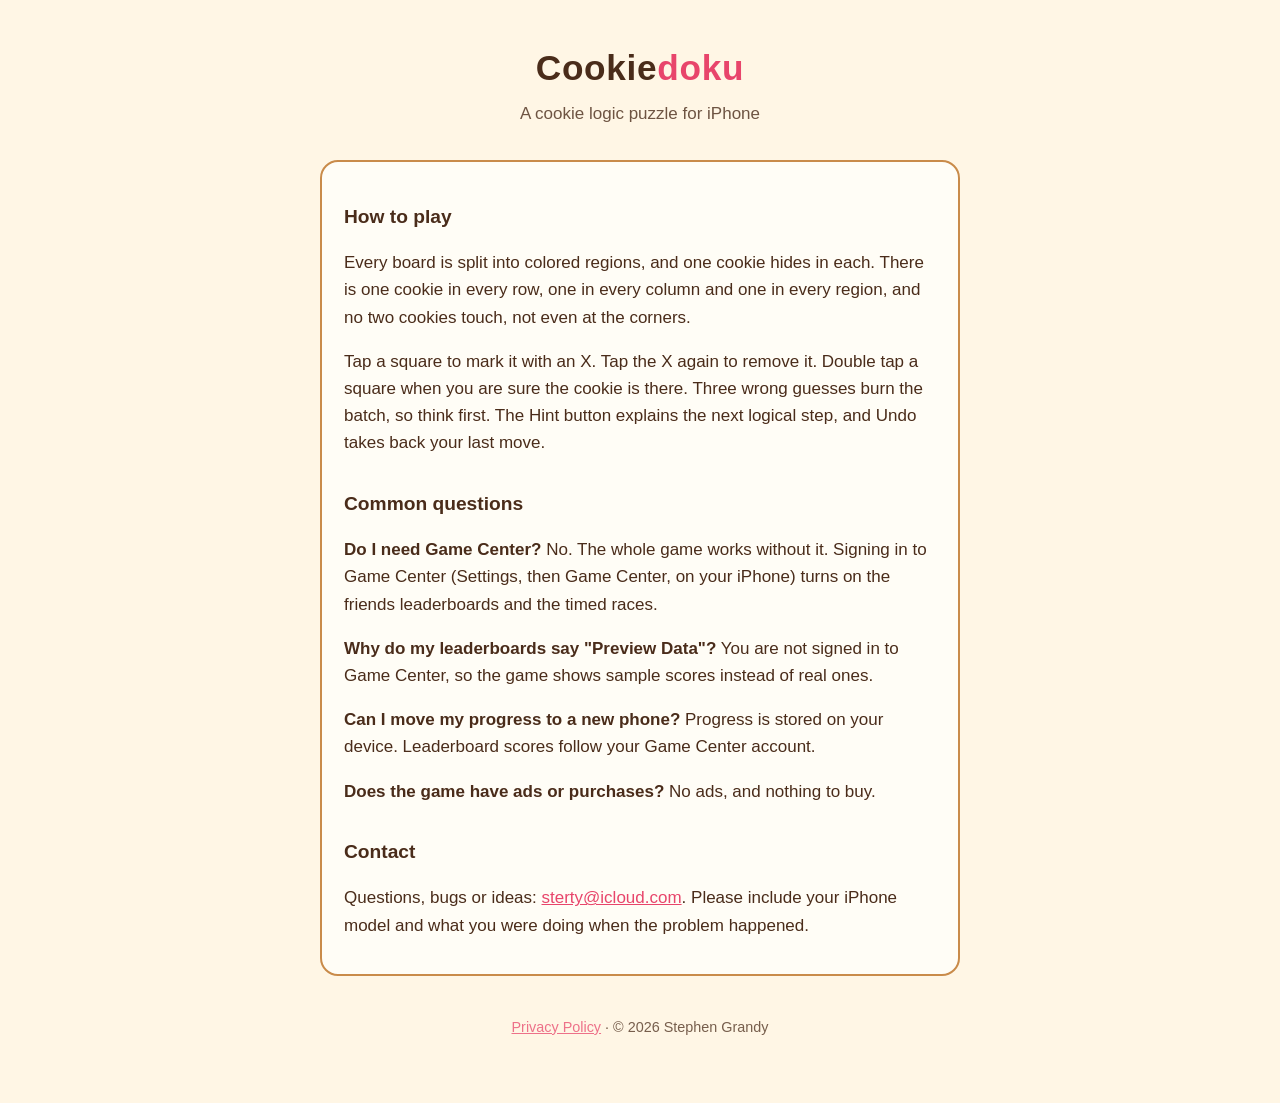
==== index.html @ cff7d04f "Cookiedoku support and privacy site" ====
<!doctype html>
<html lang="en">
<head>
<meta charset="utf-8">
<meta name="viewport" content="width=device-width, initial-scale=1">
<title>Cookiedoku Support</title>
<meta name="description" content="Help and contact for Cookiedoku, the cookie logic puzzle for iPhone.">
<link rel="stylesheet" href="style.css">
</head>
<body>
<main>
<header>
<h1>Cookie<span>doku</span></h1>
<p class="tag">A cookie logic puzzle for iPhone</p>
</header>

<section class="card">
<h2>How to play</h2>
<p>Every board is split into colored regions, and one cookie hides in each. There is one cookie in every row, one in every column and one in every region, and no two cookies touch, not even at the corners.</p>
<p>Tap a square to mark it with an X. Tap the X again to remove it. Double tap a square when you are sure the cookie is there. Three wrong guesses burn the batch, so think first. The Hint button explains the next logical step, and Undo takes back your last move.</p>

<h2>Common questions</h2>
<p><strong>Do I need Game Center?</strong> No. The whole game works without it. Signing in to Game Center (Settings, then Game Center, on your iPhone) turns on the friends leaderboards and the timed races.</p>
<p><strong>Why do my leaderboards say "Preview Data"?</strong> You are not signed in to Game Center, so the game shows sample scores instead of real ones.</p>
<p><strong>Can I move my progress to a new phone?</strong> Progress is stored on your device. Leaderboard scores follow your Game Center account.</p>
<p><strong>Does the game have ads or purchases?</strong> No ads, and nothing to buy.</p>

<h2>Contact</h2>
<p>Questions, bugs or ideas: <a href="mailto:sterty@icloud.com?subject=Cookiedoku">sterty@icloud.com</a>. Please include your iPhone model and what you were doing when the problem happened.</p>
</section>

<footer><a href="privacy/">Privacy Policy</a> &middot; &copy; 2026 Stephen Grandy</footer>
</main>
</body>
</html>
---- style.css ----
:root { --cream: #FFF6E5; --cocoa: #4A2C1A; --berry: #E8456B; --crust: #C98B4A; --card: #FFFDF6; }
* { box-sizing: border-box; }
body { margin: 0; background: var(--cream); color: var(--cocoa); font: 17px/1.6 -apple-system, BlinkMacSystemFont, "Segoe UI", Roboto, sans-serif; }
main { max-width: 680px; margin: 0 auto; padding: 40px 20px 64px; }
header { text-align: center; padding-bottom: 8px; }
h1 { font-size: 2.2rem; margin: 0 0 4px; letter-spacing: 0.02em; }
h1 span { color: var(--berry); }
.tag { margin: 0; opacity: 0.8; }
h2 { font-size: 1.2rem; margin: 32px 0 8px; }
.card { background: var(--card); border: 2px solid var(--crust); border-radius: 18px; padding: 8px 22px 18px; margin-top: 24px; }
a { color: var(--berry); }
footer { text-align: center; margin-top: 40px; font-size: 0.9rem; opacity: 0.75; }
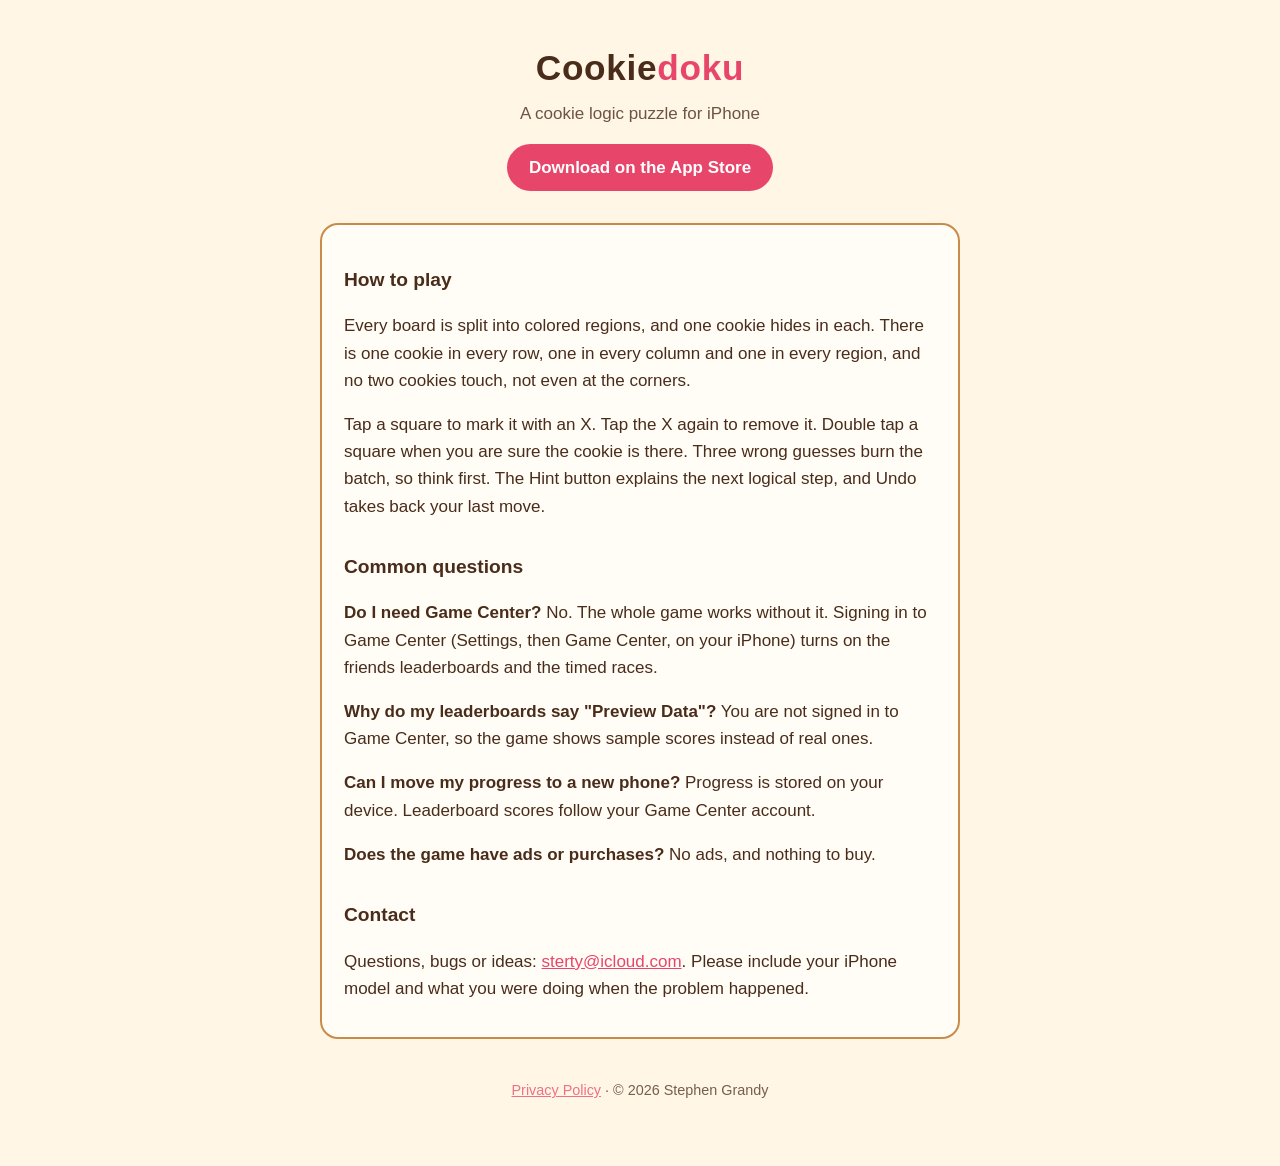
==== commit 94550f07: "feat: App Store download button on the support page" ====
--- a/index.html
+++ b/index.html
@@ -12,6 +12,7 @@
 <header>
 <h1>Cookie<span>doku</span></h1>
 <p class="tag">A cookie logic puzzle for iPhone</p>
+<p class="cta"><a class="button" href="https://apps.apple.com/us/app/cookiedoku-cookie-logic/id6813710416">Download on the App Store</a></p>
 </header>
 
 <section class="card">
--- a/style.css
+++ b/style.css
@@ -6,6 +6,9 @@
 h1 { font-size: 2.2rem; margin: 0 0 4px; letter-spacing: 0.02em; }
 h1 span { color: var(--berry); }
 .tag { margin: 0; opacity: 0.8; }
+.cta { margin: 16px 0 0; }
+.button { display: inline-block; background: var(--berry); color: #fff; text-decoration: none; font-weight: 600; padding: 10px 22px; border-radius: 999px; }
+.button:hover { opacity: 0.9; }
 h2 { font-size: 1.2rem; margin: 32px 0 8px; }
 .card { background: var(--card); border: 2px solid var(--crust); border-radius: 18px; padding: 8px 22px 18px; margin-top: 24px; }
 a { color: var(--berry); }
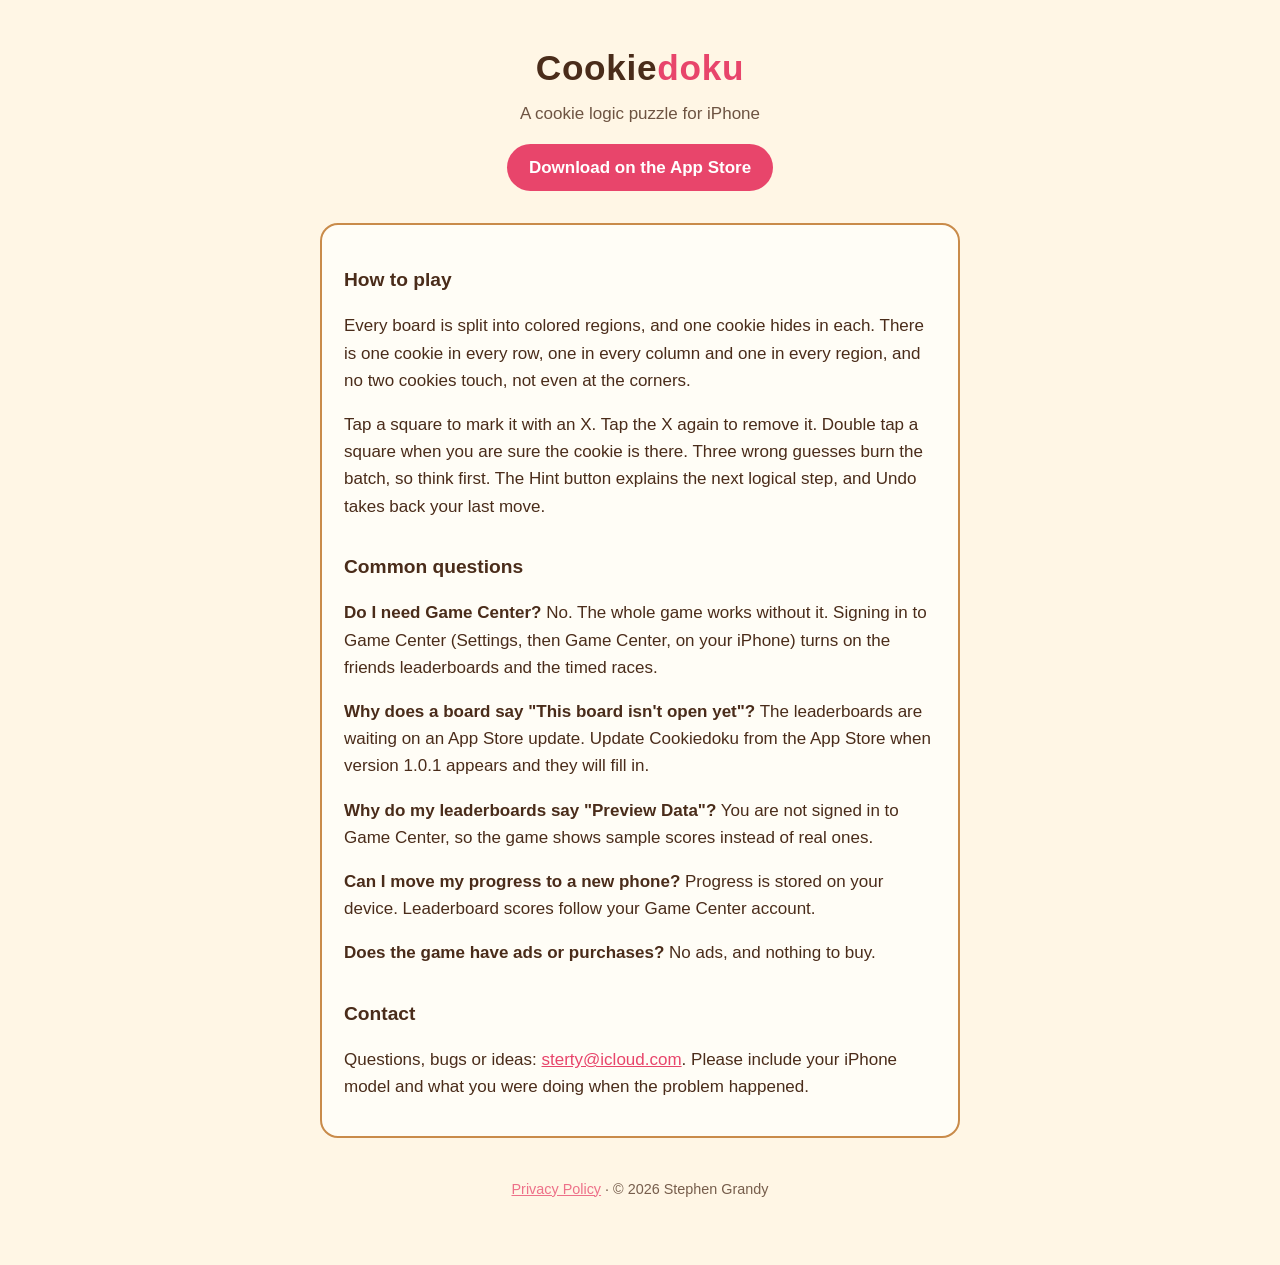
==== commit 6141f7bf: "docs: FAQ entry for the leaderboard not-open message" ====
--- a/index.html
+++ b/index.html
@@ -22,6 +22,7 @@
 
 <h2>Common questions</h2>
 <p><strong>Do I need Game Center?</strong> No. The whole game works without it. Signing in to Game Center (Settings, then Game Center, on your iPhone) turns on the friends leaderboards and the timed races.</p>
+<p><strong>Why does a board say "This board isn't open yet"?</strong> The leaderboards are waiting on an App Store update. Update Cookiedoku from the App Store when version 1.0.1 appears and they will fill in.</p>
 <p><strong>Why do my leaderboards say "Preview Data"?</strong> You are not signed in to Game Center, so the game shows sample scores instead of real ones.</p>
 <p><strong>Can I move my progress to a new phone?</strong> Progress is stored on your device. Leaderboard scores follow your Game Center account.</p>
 <p><strong>Does the game have ads or purchases?</strong> No ads, and nothing to buy.</p>
